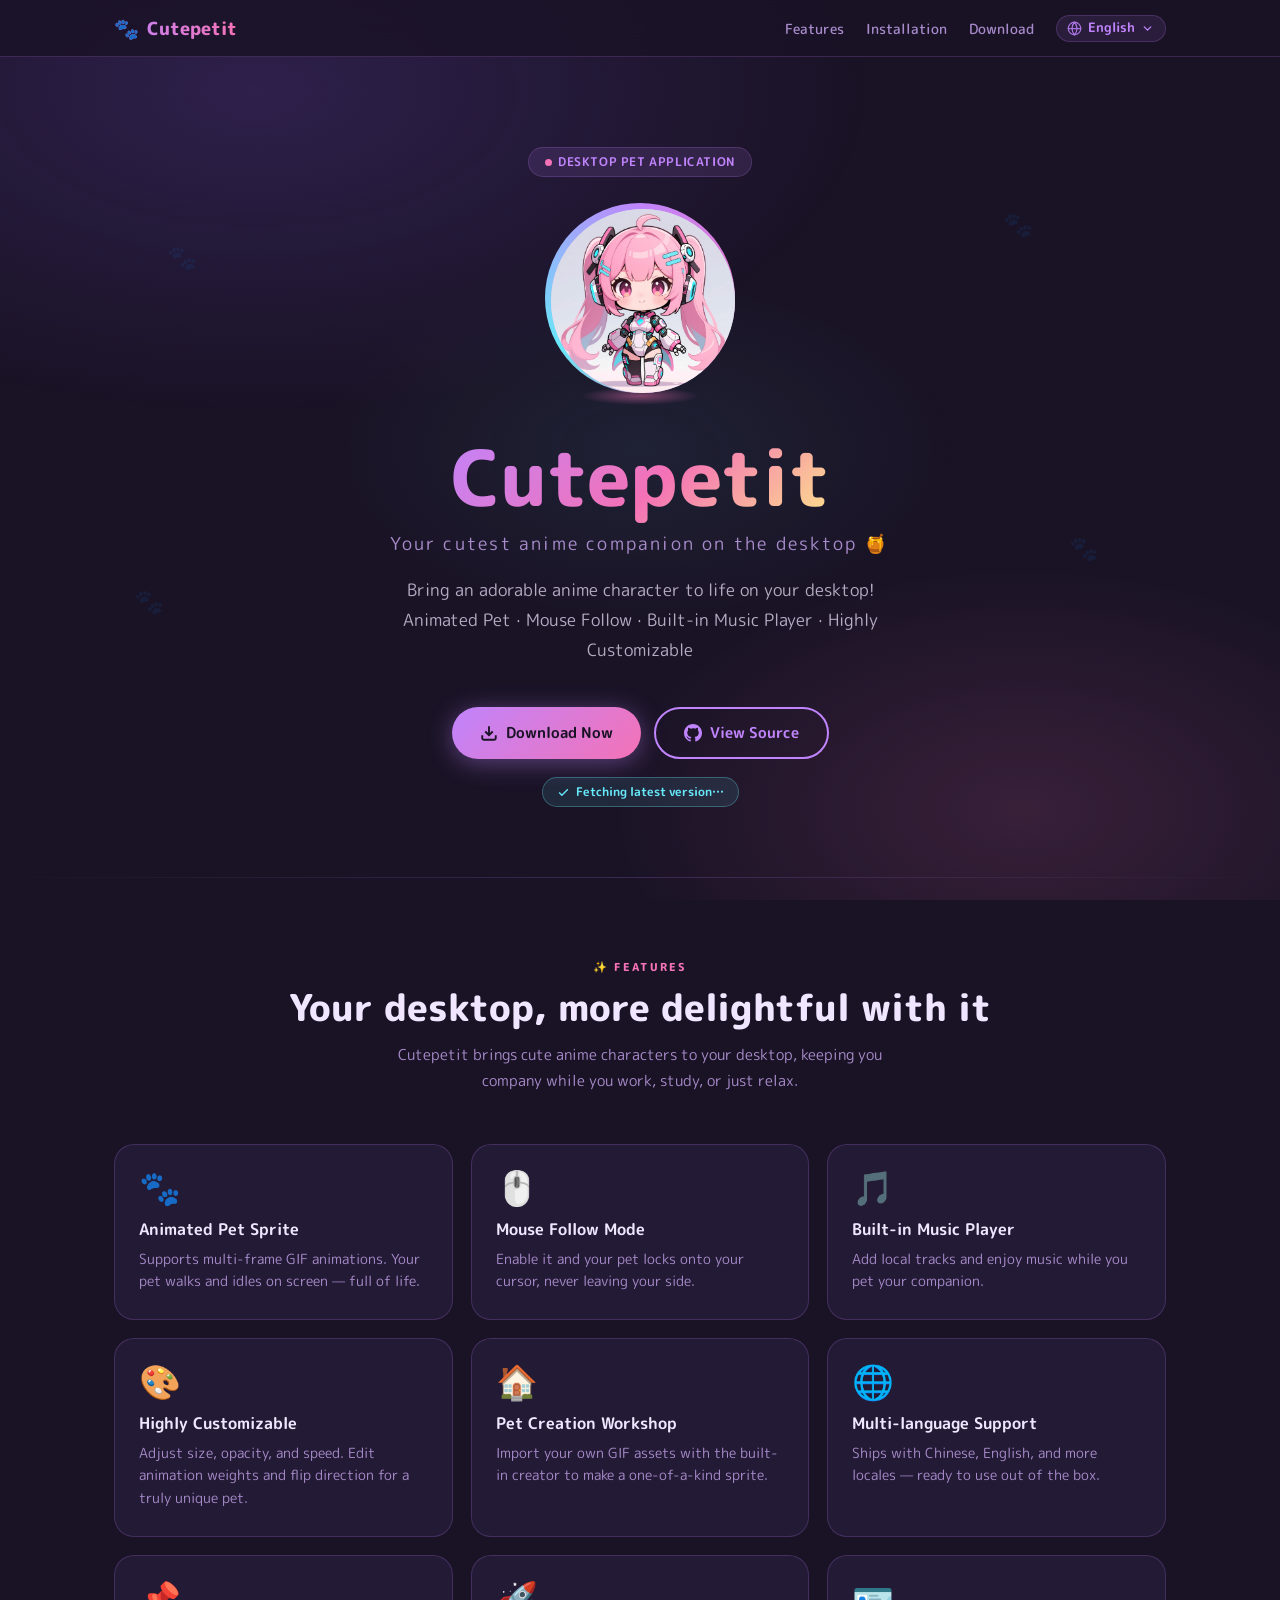
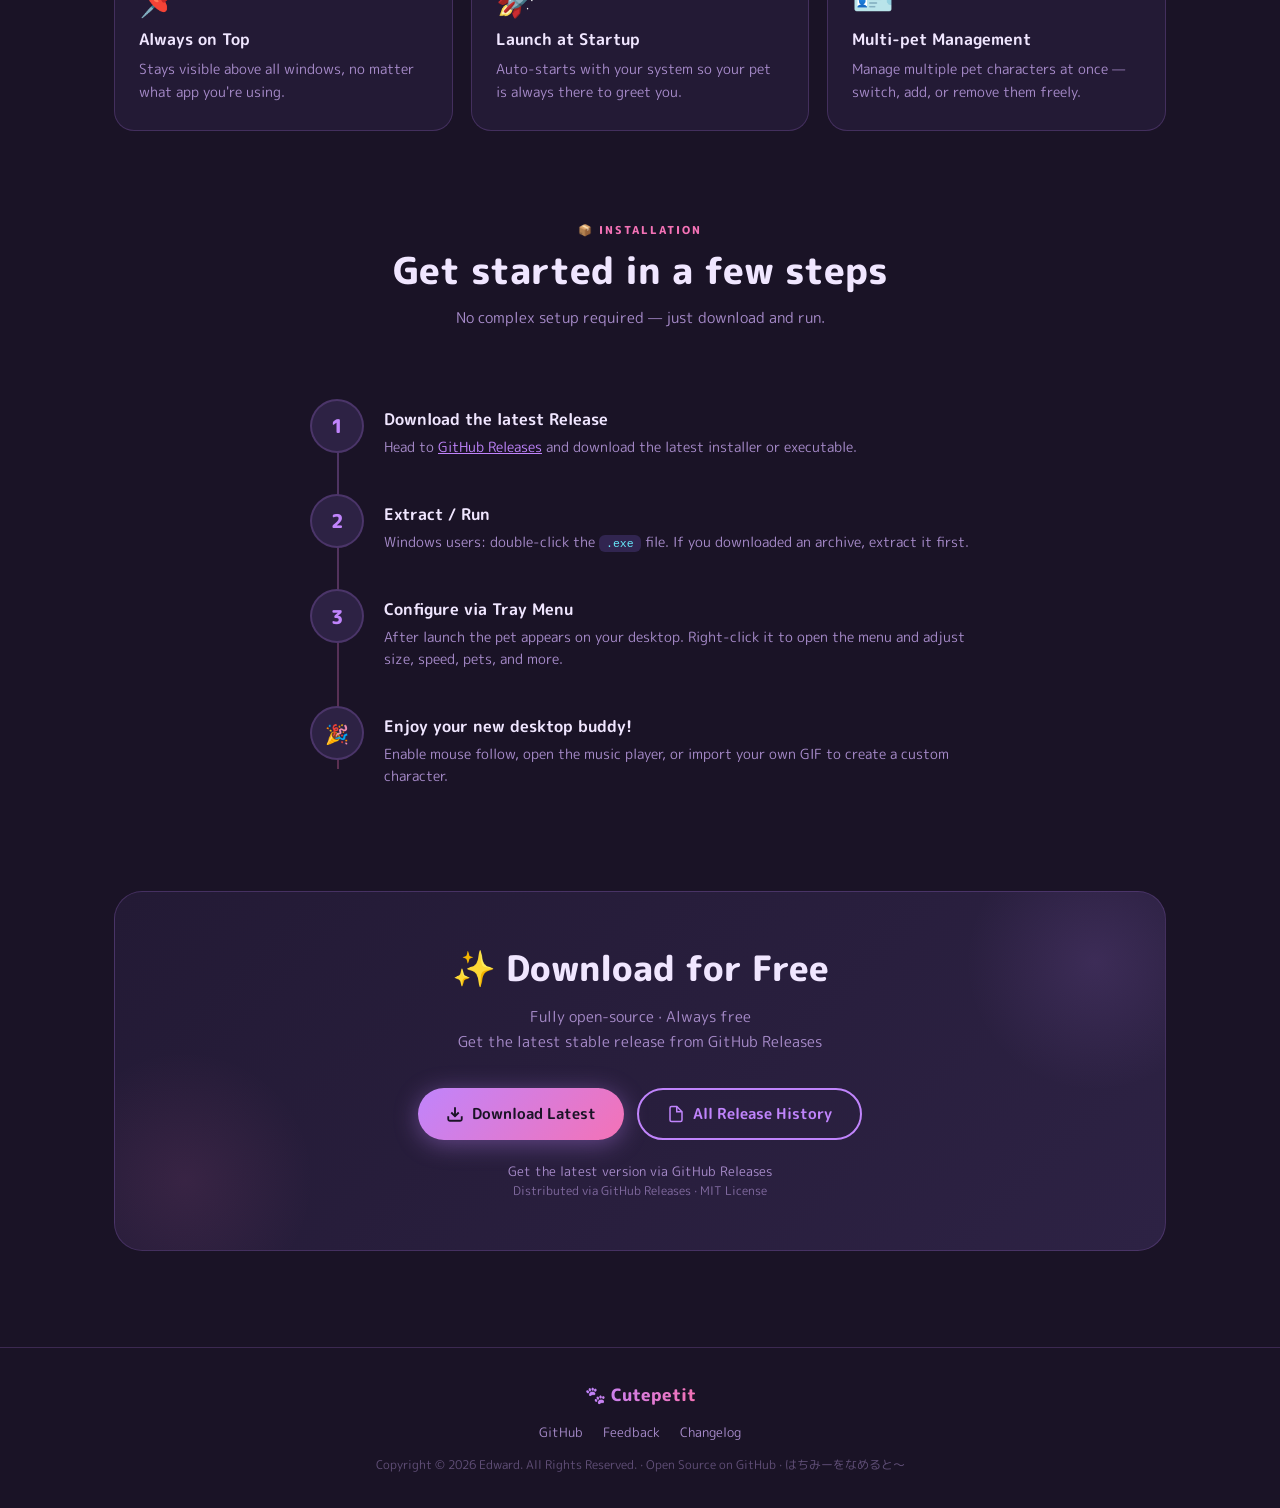
==== Cutepetit/index.html @ 3fb8d018 "update" ====
<!DOCTYPE html>
<html lang="en">
<head>
  <link rel="icon" href="./image/Cutepetit.png" type="image/x-icon">
  <meta charset="UTF-8" />
  <meta name="viewport" content="width=device-width, initial-scale=1.0" />
  <title>Cutepetit — Desktop Pet</title>

  <!--
    NOTE FOR DEPLOYMENT:
    Put a .nojekyll file in your repo root so GitHub Pages
    serves all files without Jekyll processing.
  -->

  <!-- DNS prefetch for Google Fonts (non-blocking, loads asynchronously) -->
  <link rel="preconnect" href="https://fonts.googleapis.com" />
  <link rel="preconnect" href="https://fonts.gstatic.com" crossorigin />
  <!--
    Load Google Fonts with media="print" trick: starts non-blocking,
    switches to all once loaded, so it never blocks first paint.
  -->
  <link
    rel="stylesheet"
    href="https://fonts.googleapis.com/css2?family=M+PLUS+Rounded+1c:wght@400;500;700;800&family=Noto+Sans+SC:wght@400;500;700&display=swap"
    media="print"
    onload="this.media='all'"
  />
  <!-- Fallback: if JS is disabled, load fonts normally -->
  <noscript>
    <link
      rel="stylesheet"
      href="https://fonts.googleapis.com/css2?family=M+PLUS+Rounded+1c:wght@400;500;700;800&family=Noto+Sans+SC:wght@400;500;700&display=swap"
    />
  </noscript>

  <!-- Main stylesheet — relative path works on any GitHub Pages URL -->
  <link rel="stylesheet" href="css/style.css" />
</head>
<body>

<!-- Star field (JS-generated) -->
<div class="stars" id="stars"></div>
<!-- Gradient mesh -->
<div class="mesh"></div>

<!-- ══════════════════════════════════
     NAVIGATION
══════════════════════════════════ -->
<nav>
  <div class="nav-in">
    <a class="nav-logo" href="#">
      <span class="paw">🐾</span> Cutepetit
    </a>

    <div class="nav-right">
      <ul class="nav-links">
        <li><a href="#features" data-i18n="nav_features">Features</a></li>
        <li><a href="#install"  data-i18n="nav_install">Installation</a></li>
        <li><a href="#download" data-i18n="nav_download">Download</a></li>
      </ul>

      <!-- Language Selector — replaces the old GitHub link -->
      <div class="lang-selector" id="lang-selector">
        <button class="lang-btn" type="button" aria-haspopup="listbox" aria-expanded="false" aria-label="Select language">
          <!-- Globe icon -->
          <svg class="globe-ico" width="15" height="15" viewBox="0 0 24 24"
               fill="none" stroke="currentColor" stroke-width="2"
               stroke-linecap="round" stroke-linejoin="round"
               aria-hidden="true">
            <circle cx="12" cy="12" r="10"/>
            <line x1="2" y1="12" x2="22" y2="12"/>
            <path d="M12 2a15.3 15.3 0 0 1 4 10 15.3 15.3 0 0 1-4 10 15.3 15.3 0 0 1-4-10 15.3 15.3 0 0 1 4-10z"/>
          </svg>
          <span class="lang-label">English</span>
          <!-- Chevron arrow -->
          <svg class="chevron" viewBox="0 0 24 24" fill="none" stroke="currentColor"
               stroke-width="2.5" stroke-linecap="round" stroke-linejoin="round"
               aria-hidden="true">
            <polyline points="6 9 12 15 18 9"/>
          </svg>
        </button>
        <!-- Options injected dynamically by main.js -->
        <div class="lang-dropdown" role="listbox" aria-label="Language options"></div>
      </div>
    </div>
  </div>
</nav>

<!-- ══════════════════════════════════
     HERO
══════════════════════════════════ -->
<section class="hero">
  <div class="wrap">
    <!-- Decorative floating paw prints -->
    <span class="paw-fl" style="left:7%;top:14%;--fd:4.5s;--fde:-1s;--rot:-20deg"   aria-hidden="true">🐾</span>
    <span class="paw-fl" style="left:83%;top:9%;--fd:5.5s;--fde:-2.5s;--rot:15deg"  aria-hidden="true">🐾</span>
    <span class="paw-fl" style="left:4%;top:66%;--fd:6s;--fde:-.5s;--rot:30deg"     aria-hidden="true">🐾</span>
    <span class="paw-fl" style="left:89%;top:58%;--fd:4s;--fde:-3s;--rot:-10deg"    aria-hidden="true">🐾</span>

    <div class="badge">
      <span class="dot" aria-hidden="true"></span>
      <span data-i18n="hero_badge">Desktop Pet Application</span>
    </div>

    <!-- Mascot -->
    <div class="mascot-wrap" aria-hidden="true">
      <div class="m-ring">
        <div class="m-inner" style="margin:3px">
          <img src="image/Cutepetit.png" alt="Cutepetit mascot" class="mascot-img" />
        </div>
      </div>
      <div class="m-shadow"></div>
    </div>

    <h1 class="hero-title">
      <span class="grad" data-i18n="hero_title">Cutepetit</span>
    </h1>
    <p class="hero-jp" data-i18n="hero_subtitle">Your cutest anime companion on the desktop 🍯</p>
    <p class="hero-desc" data-i18n="hero_desc">
      Bring an adorable anime character to life on your desktop!<br>
      Animated Pet · Mouse Follow · Built-in Music Player · Highly Customizable
    </p>

    <div class="cta">
      <a class="btn btn-p" id="hero-dl"
         href="https://github.com/Both-Edward/Cutepetit/releases/latest"
         target="_blank" rel="noopener noreferrer">
        <svg viewBox="0 0 24 24" fill="none" stroke="currentColor" stroke-width="2.5" aria-hidden="true">
          <path d="M21 15v4a2 2 0 0 1-2 2H5a2 2 0 0 1-2-2v-4"/>
          <polyline points="7 10 12 15 17 10"/>
          <line x1="12" y1="15" x2="12" y2="3"/>
        </svg>
        <span data-i18n="hero_dl_btn">Download Now</span>
      </a>
      <a class="btn btn-s"
         href="https://github.com/Both-Edward/Cutepetit"
         target="_blank" rel="noopener noreferrer">
        <svg viewBox="0 0 24 24" fill="currentColor" aria-hidden="true">
          <path d="M12 0C5.37 0 0 5.37 0 12c0 5.3 3.44 9.8 8.2 11.38.6.11.82-.26.82-.58v-2.03c-3.34.72-4.04-1.61-4.04-1.61-.54-1.38-1.33-1.75-1.33-1.75-1.09-.74.08-.73.08-.73 1.2.09 1.84 1.24 1.84 1.24 1.07 1.83 2.8 1.3 3.49 1 .1-.78.42-1.3.76-1.6-2.67-.3-5.47-1.33-5.47-5.93 0-1.31.47-2.38 1.24-3.22-.12-.31-.54-1.52.12-3.18 0 0 1.01-.32 3.3 1.23a11.5 11.5 0 0 1 3.01-.4c1.02 0 2.05.14 3.01.4 2.29-1.55 3.3-1.23 3.3-1.23.66 1.66.24 2.87.12 3.18.77.84 1.24 1.91 1.24 3.22 0 4.61-2.81 5.63-5.48 5.92.43.37.81 1.1.81 2.22v3.29c0 .32.22.7.83.58C20.57 21.8 24 17.3 24 12c0-6.63-5.37-12-12-12z"/>
        </svg>
        <span data-i18n="hero_src_btn">View Source</span>
      </a>
    </div>

    <div id="vtag" aria-live="polite">
      <svg width="13" height="13" viewBox="0 0 24 24" fill="none"
           stroke="currentColor" stroke-width="2.5" aria-hidden="true">
        <polyline points="20 6 9 17 4 12"/>
      </svg>
      <span id="hvtxt">Fetching latest version…</span>
    </div>
  </div>
</section>

<div class="divider" aria-hidden="true"></div>

<!-- ══════════════════════════════════
     FEATURES
══════════════════════════════════ -->
<section id="features">
  <div class="wrap">
    <div class="scenter rv">
      <span class="stag" data-i18n="feat_tag">✨ Features</span>
      <h2 class="stitle" data-i18n="feat_title">Your desktop, more delightful with it</h2>
      <p class="slead" data-i18n="feat_lead">
        Cutepetit brings cute anime characters to your desktop, keeping you company while you work, study, or just relax.
      </p>
    </div>
    <div class="feat-grid">

      <div class="feat-card rv">
        <span class="feat-ico" aria-hidden="true">🐾</span>
        <div class="feat-name" data-i18n="feat_1_name">Animated Pet Sprite</div>
        <div class="feat-desc" data-i18n="feat_1_desc">Supports multi-frame GIF animations. Your pet walks and idles on screen — full of life.</div>
      </div>
      <div class="feat-card rv">
        <span class="feat-ico" aria-hidden="true">🖱️</span>
        <div class="feat-name" data-i18n="feat_2_name">Mouse Follow Mode</div>
        <div class="feat-desc" data-i18n="feat_2_desc">Enable it and your pet locks onto your cursor, never leaving your side.</div>
      </div>
      <div class="feat-card rv">
        <span class="feat-ico" aria-hidden="true">🎵</span>
        <div class="feat-name" data-i18n="feat_3_name">Built-in Music Player</div>
        <div class="feat-desc" data-i18n="feat_3_desc">Add local tracks and enjoy music while you pet your companion.</div>
      </div>
      <div class="feat-card rv">
        <span class="feat-ico" aria-hidden="true">🎨</span>
        <div class="feat-name" data-i18n="feat_4_name">Highly Customizable</div>
        <div class="feat-desc" data-i18n="feat_4_desc">Adjust size, opacity, and speed. Edit animation weights and flip direction for a truly unique pet.</div>
      </div>
      <div class="feat-card rv">
        <span class="feat-ico" aria-hidden="true">🏠</span>
        <div class="feat-name" data-i18n="feat_5_name">Pet Creation Workshop</div>
        <div class="feat-desc" data-i18n="feat_5_desc">Import your own GIF assets with the built-in creator to make a one-of-a-kind sprite.</div>
      </div>
      <div class="feat-card rv">
        <span class="feat-ico" aria-hidden="true">🌐</span>
        <div class="feat-name" data-i18n="feat_6_name">Multi-language Support</div>
        <div class="feat-desc" data-i18n="feat_6_desc">Ships with Chinese, English, and more locales — ready to use out of the box.</div>
      </div>
      <div class="feat-card rv">
        <span class="feat-ico" aria-hidden="true">📌</span>
        <div class="feat-name" data-i18n="feat_7_name">Always on Top</div>
        <div class="feat-desc" data-i18n="feat_7_desc">Stays visible above all windows, no matter what app you're using.</div>
      </div>
      <div class="feat-card rv">
        <span class="feat-ico" aria-hidden="true">🚀</span>
        <div class="feat-name" data-i18n="feat_8_name">Launch at Startup</div>
        <div class="feat-desc" data-i18n="feat_8_desc">Auto-starts with your system so your pet is always there to greet you.</div>
      </div>
      <div class="feat-card rv">
        <span class="feat-ico" aria-hidden="true">🪪</span>
        <div class="feat-name" data-i18n="feat_9_name">Multi-pet Management</div>
        <div class="feat-desc" data-i18n="feat_9_desc">Manage multiple pet characters at once — switch, add, or remove them freely.</div>
      </div>

    </div>
  </div>
</section>

<!-- ══════════════════════════════════
     INSTALLATION
══════════════════════════════════ -->
<section id="install">
  <div class="wrap">
    <div class="scenter rv">
      <span class="stag" data-i18n="install_tag">📦 Installation</span>
      <h2 class="stitle" data-i18n="install_title">Get started in a few steps</h2>
      <p class="slead" data-i18n="install_lead">No complex setup required — just download and run.</p>
    </div>
    <div class="steps">

      <div class="step rv">
        <div class="snum" aria-hidden="true">1</div>
        <div class="scont">
          <div class="sttl" data-i18n="step_1_title">Download the latest Release</div>
          <div class="sdesc" data-i18n="step_1_desc">
            Head to <a href="https://github.com/Both-Edward/Cutepetit/releases/latest" target="_blank" rel="noopener noreferrer">GitHub Releases</a> and download the latest installer or executable.
          </div>
        </div>
      </div>

      <div class="step rv">
        <div class="snum" aria-hidden="true">2</div>
        <div class="scont">
          <div class="sttl" data-i18n="step_2_title">Extract / Run</div>
          <div class="sdesc" data-i18n="step_2_desc">
            Windows users: double-click the <code>.exe</code> file. If you downloaded an archive, extract it first.
          </div>
        </div>
      </div>

      <div class="step rv">
        <div class="snum" aria-hidden="true">3</div>
        <div class="scont">
          <div class="sttl" data-i18n="step_3_title">Configure via Tray Menu</div>
          <div class="sdesc" data-i18n="step_3_desc">
            After launch the pet appears on your desktop. Right-click it to open the menu and adjust size, speed, pets, and more.
          </div>
        </div>
      </div>

      <div class="step rv">
        <div class="snum" aria-hidden="true">🎉</div>
        <div class="scont">
          <div class="sttl" data-i18n="step_4_title">Enjoy your new desktop buddy!</div>
          <div class="sdesc" data-i18n="step_4_desc">
            Enable mouse follow, open the music player, or import your own GIF to create a custom character.
          </div>
        </div>
      </div>

    </div>
  </div>
</section>

<!-- ══════════════════════════════════
     DOWNLOAD
══════════════════════════════════ -->
<section id="download">
  <div class="wrap">
    <div class="dl-card rv">
      <h2 class="dl-title" data-i18n="dl_title">✨ Download for Free</h2>
      <p class="dl-sub" data-i18n="dl_sub">
        Fully open-source · Always free<br>
        Get the latest stable release from GitHub Releases
      </p>
      <div class="dl-btns">
        <a class="btn btn-p" id="dl-main"
           href="https://github.com/Both-Edward/Cutepetit/releases/latest"
           target="_blank" rel="noopener noreferrer">
          <svg viewBox="0 0 24 24" fill="none" stroke="currentColor" stroke-width="2.5" aria-hidden="true">
            <path d="M21 15v4a2 2 0 0 1-2 2H5a2 2 0 0 1-2-2v-4"/>
            <polyline points="7 10 12 15 17 10"/>
            <line x1="12" y1="15" x2="12" y2="3"/>
          </svg>
          <span data-i18n="dl_btn_latest">Download Latest</span>
        </a>
        <a class="btn btn-s"
           href="https://github.com/Both-Edward/Cutepetit/releases"
           target="_blank" rel="noopener noreferrer">
          <svg viewBox="0 0 24 24" fill="none" stroke="currentColor" stroke-width="2" aria-hidden="true">
            <path d="M13 2H6a2 2 0 0 0-2 2v16a2 2 0 0 0 2 2h12a2 2 0 0 0 2-2V9z"/>
            <polyline points="13 2 13 9 20 9"/>
          </svg>
          <span data-i18n="dl_btn_history">All Release History</span>
        </a>
      </div>
      <div id="dlvi" aria-live="polite">Fetching version info…</div>
      <div class="dl-meta" data-i18n="dl_meta">Distributed via GitHub Releases · MIT License</div>
    </div>
  </div>
</section>

<!-- ══════════════════════════════════
     FOOTER
══════════════════════════════════ -->
<footer>
  <div class="foot-in">
    <div class="foot-logo" aria-hidden="true">🐾 Cutepetit</div>
    <ul class="foot-links">
      <li>
        <a href="https://github.com/Both-Edward/Cutepetit"
           target="_blank" rel="noopener noreferrer">GitHub</a>
      </li>
      <li>
        <a href="https://github.com/Both-Edward/Cutepetit/issues"
           target="_blank" rel="noopener noreferrer">
          <span data-i18n="foot_feedback">Feedback</span>
        </a>
      </li>
      <li>
        <a href="https://github.com/Both-Edward/Cutepetit/releases"
           target="_blank" rel="noopener noreferrer">
          <span data-i18n="foot_changelog">Changelog</span>
        </a>
      </li>
    </ul>
    <p class="foot-copy" data-i18n="foot_copy">
      Copyright © 2026 Edward. All Rights Reserved. · Open Source on GitHub · はちみーをなめると〜
    </p>
  </div>
</footer>

<!-- Main script — defer ensures DOM is fully parsed before execution -->
<script src="javascript/main.js" defer></script>
</body>
</html>
---- Cutepetit/css/style.css ----
/* ── Google Fonts with display=swap for performance ── */
@import url('https://fonts.googleapis.com/css2?family=M+PLUS+Rounded+1c:wght@400;500;700;800&family=Noto+Sans+SC:wght@400;500;700&display=swap');

/* ════════════════════════════════════
   CSS Custom Properties
════════════════════════════════════ */
:root {
  --bg:      #1a1326;
  --bg2:     #231a35;
  --bg3:     #2d2244;
  --surface: #312550;
  --a1:      #c084fc;
  --a2:      #f472b6;
  --a3:      #67e8f9;
  --gold:    #fde68a;
  --text:    #f0e6ff;
  --muted:   #a78bca;
  --border:  rgba(192,132,252,0.2);
  --glow:    rgba(192,132,252,0.35);
  /* Robust font stack: Google Fonts → system CJK → system sans */
  --font: 'M PLUS Rounded 1c', 'Noto Sans SC',
          'PingFang SC', 'Hiragino Sans GB', 'Hiragino Kaku Gothic ProN',
          'Microsoft YaHei', 'Meiryo', 'Apple SD Gothic Neo',
          -apple-system, BlinkMacSystemFont, 'Segoe UI', sans-serif;
}

/* ════════════════════════════════════
   Reset
════════════════════════════════════ */
*, *::before, *::after {
  box-sizing: border-box;
  margin: 0;
  padding: 0;
}
html { scroll-behavior: smooth; }
body {
  background: var(--bg);
  color: var(--text);
  font-family: var(--font);
  overflow-x: hidden;
  min-height: 100vh;
  -webkit-font-smoothing: antialiased;
  -moz-osx-font-smoothing: grayscale;
}

/* ════════════════════════════════════
   Background — Stars
════════════════════════════════════ */
.stars {
  position: fixed;
  inset: 0;
  pointer-events: none;
  z-index: 0;
  overflow: hidden;
}
.star {
  position: absolute;
  border-radius: 50%;
  background: #fff;
  opacity: 0;
  animation: twinkle var(--d) var(--dl) infinite ease-in-out;
}
@keyframes twinkle {
  0%, 100% { opacity: 0;          transform: scale(.6); }
  50%       { opacity: var(--op); transform: scale(1);  }
}

/* ════════════════════════════════════
   Background — Gradient Mesh
════════════════════════════════════ */
.mesh {
  position: fixed;
  inset: 0;
  pointer-events: none;
  z-index: 0;
  background:
    radial-gradient(ellipse 80% 60% at 20% 10%,  rgba(139, 92,246,.18) 0%, transparent 60%),
    radial-gradient(ellipse 60% 50% at 80% 90%,  rgba(244,114,182,.14) 0%, transparent 55%),
    radial-gradient(ellipse 50% 40% at 50% 50%,  rgba(103,232,249,.07) 0%, transparent 50%);
}

/* ════════════════════════════════════
   Layout wrapper
════════════════════════════════════ */
.wrap {
  position: relative;
  z-index: 1;
  max-width: 1100px;
  margin: 0 auto;
  padding: 0 24px;
}

/* ════════════════════════════════════
   Navigation
════════════════════════════════════ */
nav {
  position: sticky;
  top: 0;
  z-index: 100;
  -webkit-backdrop-filter: blur(16px);
  backdrop-filter: blur(16px);
  background: rgba(26,19,38,.82);
  border-bottom: 1px solid var(--border);
}
.nav-in {
  max-width: 1100px;
  margin: 0 auto;
  padding: 0 24px;
  height: 56px;
  display: flex;
  align-items: center;
  justify-content: space-between;
}
.nav-logo {
  font-size: 1.1rem;
  font-weight: 800;
  text-decoration: none;
  display: flex;
  align-items: center;
  gap: 8px;
  background: linear-gradient(90deg, var(--a1), var(--a2));
  -webkit-background-clip: text;
  -webkit-text-fill-color: transparent;
  background-clip: text;
  color: transparent; /* fallback */
}
.nav-logo .paw {
  -webkit-text-fill-color: initial;
  color: initial;
  font-size: 1.25rem;
}
.nav-right {
  display: flex;
  align-items: center;
  gap: 22px;
}
.nav-links {
  display: flex;
  gap: 22px;
  list-style: none;
}
.nav-links a {
  color: var(--muted);
  text-decoration: none;
  font-size: .88rem;
  font-weight: 500;
  transition: color .2s;
}
.nav-links a:hover { color: var(--a1); }

/* ════════════════════════════════════
   Language Selector
════════════════════════════════════ */
.lang-selector {
  position: relative;
  display: flex;
  align-items: center;
}

.lang-btn {
  display: flex;
  align-items: center;
  gap: 6px;
  background: rgba(192,132,252,.1);
  border: 1px solid var(--border);
  border-radius: 100px;
  padding: 5px 11px 5px 10px;
  color: var(--a1);
  -webkit-text-fill-color: var(--a1);
  font-family: var(--font);
  font-size: .82rem;
  font-weight: 700;
  cursor: pointer;
  transition: background .2s, border-color .2s, box-shadow .2s;
  white-space: nowrap;
  outline: none;
  -webkit-appearance: none;
  appearance: none;
  line-height: 1;
}
.lang-btn:hover,
.lang-selector.open .lang-btn {
  background: rgba(192,132,252,.18);
  border-color: var(--a1);
  box-shadow: 0 0 14px var(--glow);
}
.lang-btn .globe-ico { flex-shrink: 0; opacity: .85; display: block; }
.lang-btn .lang-label { max-width: 72px; overflow: hidden; text-overflow: ellipsis; }
.lang-btn .chevron {
  flex-shrink: 0;
  width: 13px;
  height: 13px;
  transition: transform .25s cubic-bezier(.4,0,.2,1);
  display: block;
}
.lang-selector.open .lang-btn .chevron { transform: rotate(180deg); }

/* Dropdown */
.lang-dropdown {
  position: absolute;
  top: calc(100% + 8px);
  right: 0;
  min-width: 170px;
  background: var(--bg2);
  border: 1px solid rgba(192,132,252,.25);
  border-radius: 16px;
  padding: 6px;
  box-shadow:
    0 20px 60px rgba(0,0,0,.55),
    0 0 0 1px rgba(192,132,252,.06),
    inset 0 1px 0 rgba(255,255,255,.04);
  opacity: 0;
  transform: translateY(-6px) scale(.97);
  transform-origin: top right;
  pointer-events: none;
  transition: opacity .2s cubic-bezier(.4,0,.2,1),
              transform .2s cubic-bezier(.4,0,.2,1);
  z-index: 200;
}
.lang-selector.open .lang-dropdown {
  opacity: 1;
  transform: translateY(0) scale(1);
  pointer-events: auto;
}

.lang-option {
  display: flex;
  align-items: center;
  gap: 10px;
  width: 100%;
  padding: 8px 12px;
  border-radius: 10px;
  border: none;
  background: transparent;
  color: var(--muted);
  font-family: var(--font);
  font-size: .84rem;
  font-weight: 500;
  cursor: pointer;
  text-align: left;
  transition: background .15s, color .15s;
  -webkit-appearance: none;
  appearance: none;
}
.lang-option:hover {
  background: rgba(192,132,252,.12);
  color: var(--text);
}
.lang-option.active {
  background: rgba(192,132,252,.18);
  color: var(--a1);
  font-weight: 700;
}
.lang-option .flag  { font-size: 1.1rem; flex-shrink: 0; line-height: 1; }
.lang-option .lname { flex: 1; }
.lang-option .check {
  flex-shrink: 0;
  width: 13px;
  height: 13px;
  color: var(--a1);
  opacity: 0;
  display: block;
}
.lang-option.active .check { opacity: 1; }

/* Mobile: hide nav links, shrink lang button */
@media (max-width: 540px) {
  .nav-links { display: none; }
  .lang-btn .lang-label { display: none; }
}

/* ════════════════════════════════════
   Hero Section
════════════════════════════════════ */
.hero {
  padding: 90px 0 70px;
  text-align: center;
  position: relative;
}
.paw-fl {
  position: absolute;
  font-size: 1.5rem;
  opacity: .12;
  pointer-events: none;
  user-select: none;
  -webkit-user-select: none;
  animation: floatP var(--fd) var(--fde) infinite ease-in-out;
}
@keyframes floatP {
  0%, 100% { transform: translateY(0)     rotate(var(--rot));                  opacity: .10; }
  50%       { transform: translateY(-16px) rotate(calc(var(--rot) + 8deg));    opacity: .20; }
}

.badge {
  display: inline-flex;
  align-items: center;
  gap: 6px;
  background: rgba(192,132,252,.12);
  border: 1px solid var(--border);
  border-radius: 100px;
  padding: 5px 16px;
  font-size: .75rem;
  color: var(--a1);
  letter-spacing: .05em;
  text-transform: uppercase;
  font-weight: 700;
  margin-bottom: 26px;
  animation: fadeUp .6s ease both;
}
.badge .dot {
  width: 7px;
  height: 7px;
  background: var(--a2);
  border-radius: 50%;
  flex-shrink: 0;
  animation: pulse 2s infinite;
}
@keyframes pulse {
  0%, 100% { opacity: 1;  transform: scale(1);  }
  50%       { opacity: .4; transform: scale(.7); }
}

.hero-title {
  font-size: clamp(2.4rem, 7vw, 4.8rem);
  font-weight: 800;
  line-height: 1.1;
  margin-bottom: 10px;
  animation: fadeUp .6s .1s ease both;
}
.grad {
  background: linear-gradient(135deg, var(--a1) 0%, var(--a2) 55%, var(--gold) 100%);
  -webkit-background-clip: text;
  -webkit-text-fill-color: transparent;
  background-clip: text;
  color: transparent;
}
.hero-jp {
  font-size: clamp(.9rem, 2.5vw, 1.15rem);
  color: var(--muted);
  margin-bottom: 18px;
  letter-spacing: .12em;
  animation: fadeUp .6s .18s ease both;
}
.hero-desc {
  font-size: clamp(.9rem, 2vw, 1.05rem);
  color: rgba(240,230,255,.72);
  max-width: 520px;
  margin: 0 auto 42px;
  line-height: 1.78;
  animation: fadeUp .6s .26s ease both;
}

/* ── Mascot ── */
.mascot-wrap {
  position: relative;
  width: 190px;
  height: 190px;
  margin: 0 auto 42px;
  animation: fadeUp .7s .12s ease both;
}
.m-ring {
  position: absolute;
  inset: 0;
  border-radius: 50%;
  padding: 3px;
  background: conic-gradient(from 0deg, var(--a1), var(--a2), var(--a3), var(--a1));
  animation: spinR 6s linear infinite;
}
@keyframes spinR { to { transform: rotate(360deg); } }
.m-inner {
  width: 100%;
  height: 100%;
  border-radius: 50%;
  /* Light gradient matching the PNG's background for seamless look */
  background: radial-gradient(circle at 40% 35%, #e8daf5 0%, #c9b8e8 60%, #a890d0 100%);
  display: flex;
  align-items: center;
  justify-content: center;
  overflow: hidden;
  position: relative;
  z-index: 1;
  animation: bob 3s ease-in-out infinite;
}
.mascot-img {
  width: 100%;
  height: 100%;
  object-fit: cover;
  display: block;
}
@keyframes bob {
  0%, 100% { transform: translateY(0);   }
  50%       { transform: translateY(-8px); }
}
.m-shadow {
  position: absolute;
  bottom: -12px;
  left: 50%;
  transform: translateX(-50%);
  width: 120px;
  height: 18px;
  border-radius: 50%;
  background: radial-gradient(ellipse, rgba(244,114,182,.45) 0%, transparent 70%);
  animation: shad 3s ease-in-out infinite;
}
@keyframes shad {
  0%, 100% { opacity: .6; transform: translateX(-50%) scaleX(1);   }
  50%       { opacity: .3; transform: translateX(-50%) scaleX(.75); }
}

/* ── CTA Buttons ── */
.cta {
  display: flex;
  gap: 13px;
  justify-content: center;
  flex-wrap: wrap;
  animation: fadeUp .6s .34s ease both;
}
.btn {
  display: inline-flex;
  align-items: center;
  gap: 8px;
  padding: 13px 28px;
  border-radius: 100px;
  font-family: var(--font);
  font-size: .93rem;
  font-weight: 700;
  text-decoration: none;
  cursor: pointer;
  transition: transform .2s, box-shadow .2s, filter .2s;
  border: none;
  outline: none;
  -webkit-appearance: none;
  appearance: none;
}
.btn:hover { transform: translateY(-3px); }
.btn-p {
  background: linear-gradient(135deg, var(--a1), var(--a2));
  color: #1a1326;
  box-shadow: 0 4px 24px rgba(192,132,252,.4);
}
.btn-p:hover {
  box-shadow: 0 8px 32px rgba(192,132,252,.6);
  filter: brightness(1.08);
}
.btn-s {
  background: transparent;
  color: var(--a1);
  border: 2px solid var(--a1);
}
.btn-s:hover {
  box-shadow: 0 0 18px var(--glow);
  background: rgba(192,132,252,.07);
}
.btn svg { width: 18px; height: 18px; flex-shrink: 0; }

/* Version tag */
#vtag {
  display: inline-flex;
  align-items: center;
  gap: 6px;
  background: rgba(103,232,249,.1);
  border: 1px solid rgba(103,232,249,.3);
  border-radius: 100px;
  padding: 5px 14px;
  font-size: .76rem;
  color: var(--a3);
  font-weight: 700;
  margin-top: 18px;
  animation: fadeUp .6s .42s ease both;
}

@keyframes fadeUp {
  from { opacity: 0; transform: translateY(24px); }
  to   { opacity: 1; transform: translateY(0);    }
}

/* ── Divider ── */
.divider {
  height: 1px;
  background: linear-gradient(90deg, transparent, var(--border), transparent);
  margin: 0 0 76px;
}

/* ════════════════════════════════════
   Section common
════════════════════════════════════ */
.stag {
  display: inline-block;
  font-size: .7rem;
  font-weight: 800;
  letter-spacing: .18em;
  text-transform: uppercase;
  color: var(--a2);
  margin-bottom: 9px;
}
.stitle {
  font-size: clamp(1.5rem, 4vw, 2.3rem);
  font-weight: 800;
  margin-bottom: 13px;
  line-height: 1.2;
}
.slead {
  color: var(--muted);
  font-size: .95rem;
  line-height: 1.7;
  max-width: 540px;
  margin: 0 auto 50px;
}
.scenter { text-align: center; }

/* ════════════════════════════════════
   Features
════════════════════════════════════ */
#features { padding: 0 0 86px; }
.feat-grid {
  display: grid;
  grid-template-columns: repeat(auto-fit, minmax(270px, 1fr));
  gap: 18px;
}
.feat-card {
  background: var(--bg2);
  border: 1px solid var(--border);
  border-radius: 20px;
  padding: 26px 24px;
  transition: transform .25s, border-color .25s, box-shadow .25s;
  position: relative;
  overflow: hidden;
}
.feat-card::before {
  content: '';
  position: absolute;
  inset: 0;
  border-radius: inherit;
  background: linear-gradient(135deg, rgba(192,132,252,.05) 0%, transparent 60%);
  opacity: 0;
  transition: opacity .3s;
}
.feat-card:hover {
  transform: translateY(-5px);
  border-color: rgba(192,132,252,.45);
  box-shadow: 0 12px 36px rgba(192,132,252,.15);
}
.feat-card:hover::before { opacity: 1; }
.feat-ico  { font-size: 2.1rem; margin-bottom: 13px; display: block; line-height: 1; }
.feat-name { font-size: 1rem;  font-weight: 700; margin-bottom: 7px; color: var(--text); }
.feat-desc { font-size: .86rem; color: var(--muted); line-height: 1.65; }

/* ════════════════════════════════════
   Install Steps
════════════════════════════════════ */
#install { padding: 0 0 86px; }
.steps {
  display: flex;
  flex-direction: column;
  max-width: 660px;
  margin: 0 auto;
  position: relative;
}
.steps::before {
  content: '';
  position: absolute;
  left: 27px;
  top: 36px;
  bottom: 36px;
  width: 2px;
  background: linear-gradient(to bottom, var(--a1), var(--a2));
  opacity: .3;
}
.step { display: flex; gap: 20px; align-items: flex-start; padding: 18px 0; }
.snum {
  flex-shrink: 0;
  width: 54px;
  height: 54px;
  border-radius: 50%;
  background: var(--bg3);
  border: 2px solid var(--border);
  display: flex;
  align-items: center;
  justify-content: center;
  font-size: 1.2rem;
  font-weight: 800;
  color: var(--a1);
  position: relative;
  z-index: 1;
  transition: border-color .2s, box-shadow .2s;
}
.step:hover .snum {
  border-color: var(--a1);
  box-shadow: 0 0 14px var(--glow);
}
.scont { padding-top: 9px; }
.sttl  { font-size: .97rem; font-weight: 700; margin-bottom: 5px; color: var(--text); }
.sdesc { font-size: .86rem; color: var(--muted); line-height: 1.6; }
.sdesc code {
  background: var(--surface);
  color: var(--a3);
  padding: 2px 7px;
  border-radius: 6px;
  font-family: 'Courier New', Courier, monospace;
  font-size: .84em;
}
.sdesc a { color: var(--a1); }

/* ════════════════════════════════════
   Download
════════════════════════════════════ */
#download { padding: 0 0 96px; }
.dl-card {
  background: linear-gradient(135deg, var(--bg2) 0%, var(--bg3) 100%);
  border: 1px solid var(--border);
  border-radius: 28px;
  padding: 50px 42px;
  text-align: center;
  position: relative;
  overflow: hidden;
}
.dl-card::before {
  content: '';
  position: absolute;
  top: -60px; right: -60px;
  width: 260px; height: 260px;
  border-radius: 50%;
  background: radial-gradient(circle, rgba(192,132,252,.12) 0%, transparent 70%);
  pointer-events: none;
}
.dl-card::after {
  content: '';
  position: absolute;
  bottom: -60px; left: -60px;
  width: 260px; height: 260px;
  border-radius: 50%;
  background: radial-gradient(circle, rgba(244,114,182,.09) 0%, transparent 70%);
  pointer-events: none;
}
.dl-title { font-size: clamp(1.5rem, 4vw, 2.2rem); font-weight: 800; margin-bottom: 11px; }
.dl-sub   { color: var(--muted); font-size: .93rem; margin-bottom: 34px; line-height: 1.65; }
.dl-btns  {
  display: flex;
  gap: 13px;
  justify-content: center;
  flex-wrap: wrap;
  margin-bottom: 22px;
  position: relative;
  z-index: 1;
}
.dl-meta {
  font-size: .76rem;
  color: var(--muted);
  opacity: .7;
  position: relative;
  z-index: 1;
}
#dlvi {
  font-size: .8rem;
  color: var(--muted);
  margin-top: 11px;
  min-height: 20px;
  position: relative;
  z-index: 1;
}
#dlvi .ltag { color: var(--a3); font-weight: 700; margin-right: 6px; }

/* ════════════════════════════════════
   Footer
════════════════════════════════════ */
footer {
  border-top: 1px solid var(--border);
  padding: 34px 24px;
  text-align: center;
}
.foot-in {
  max-width: 1100px;
  margin: 0 auto;
  display: flex;
  flex-direction: column;
  align-items: center;
  gap: 13px;
}
.foot-logo {
  font-size: 1.05rem;
  font-weight: 800;
  background: linear-gradient(90deg, var(--a1), var(--a2));
  -webkit-background-clip: text;
  -webkit-text-fill-color: transparent;
  background-clip: text;
  color: transparent;
}
.foot-links { display: flex; gap: 20px; list-style: none; }
.foot-links a {
  color: var(--muted);
  text-decoration: none;
  font-size: .83rem;
  transition: color .2s;
}
.foot-links a:hover { color: var(--a1); }
.foot-copy { font-size: .76rem; color: rgba(167,139,202,.5); }

/* ════════════════════════════════════
   Scroll Reveal
════════════════════════════════════ */
.rv {
  opacity: 0;
  transform: translateY(28px);
  transition: opacity .6s ease, transform .6s ease;
}
.rv.vis {
  opacity: 1;
  transform: translateY(0);
}

/* ════════════════════════════════════
   Responsive
════════════════════════════════════ */
@media (max-width: 640px) {
  .dl-card { padding: 34px 20px; }
  .steps::before { left: 24px; }
  .snum { width: 48px; height: 48px; }
}
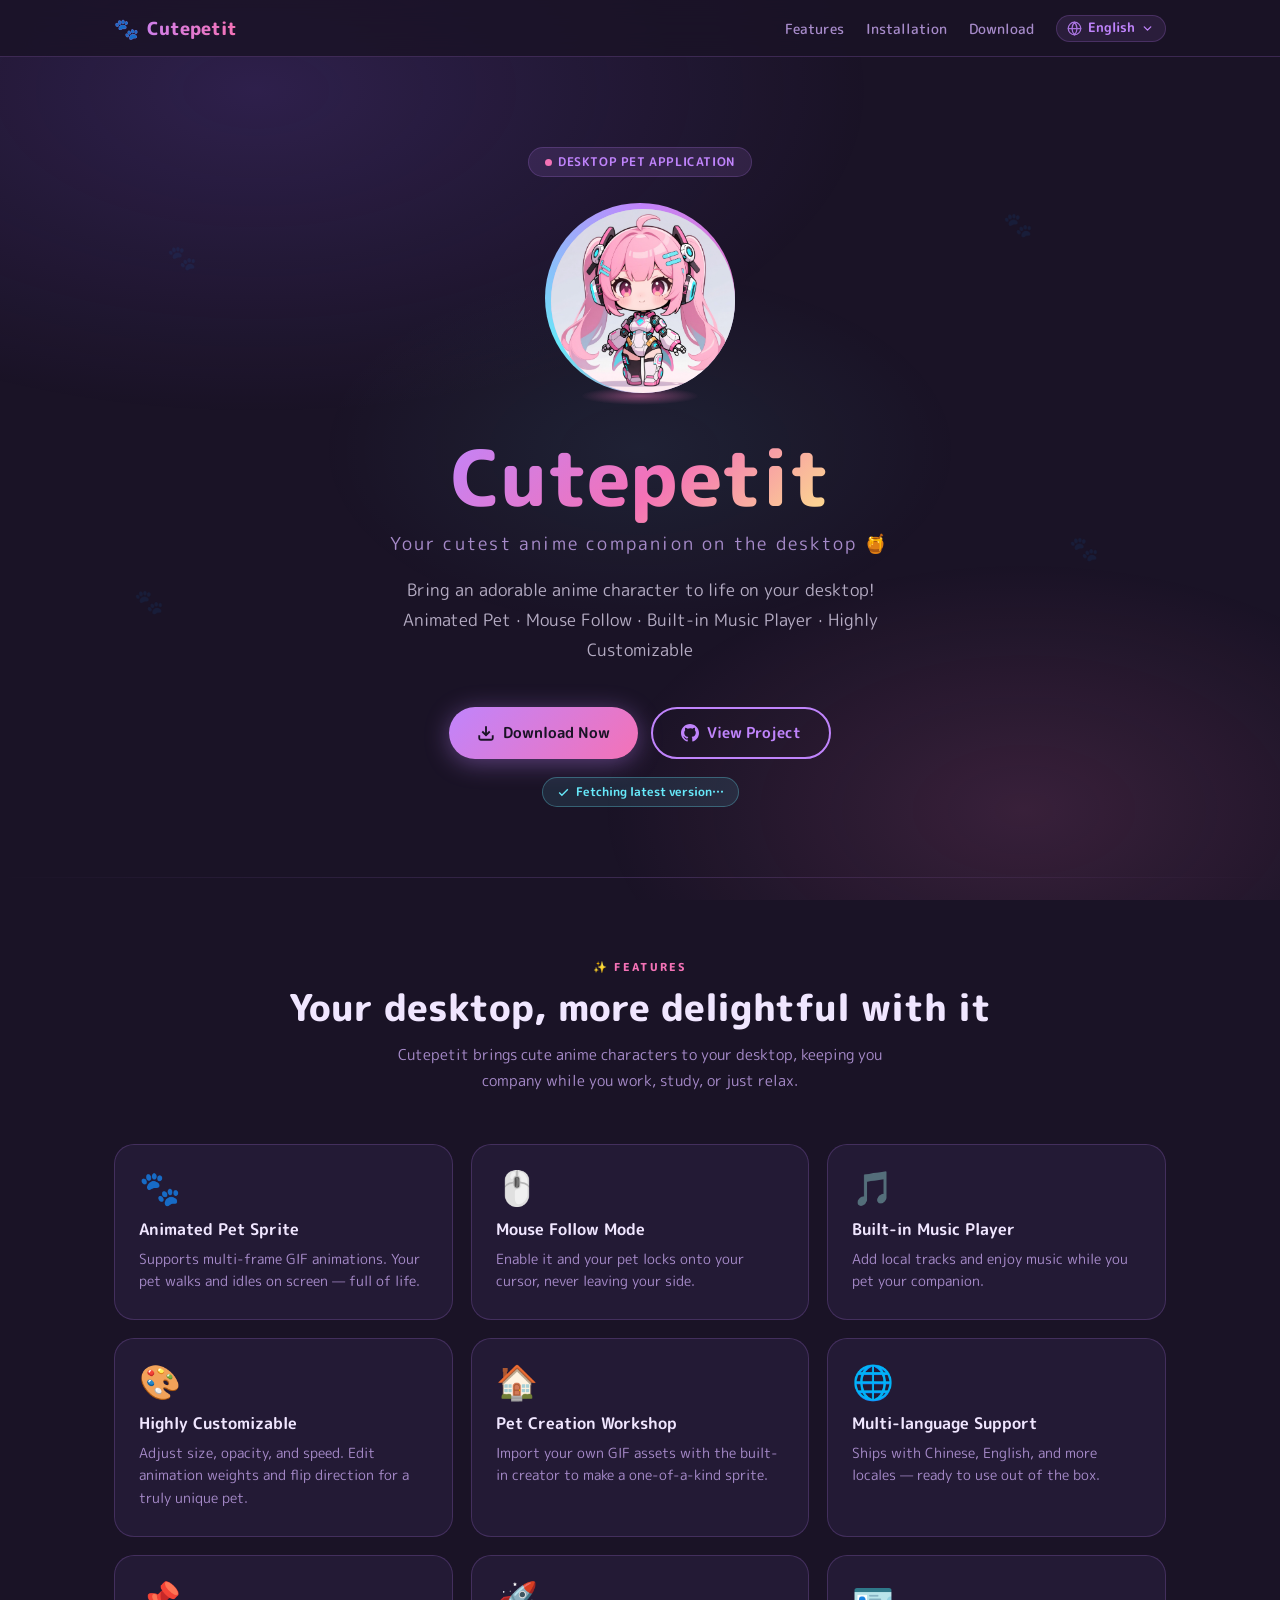
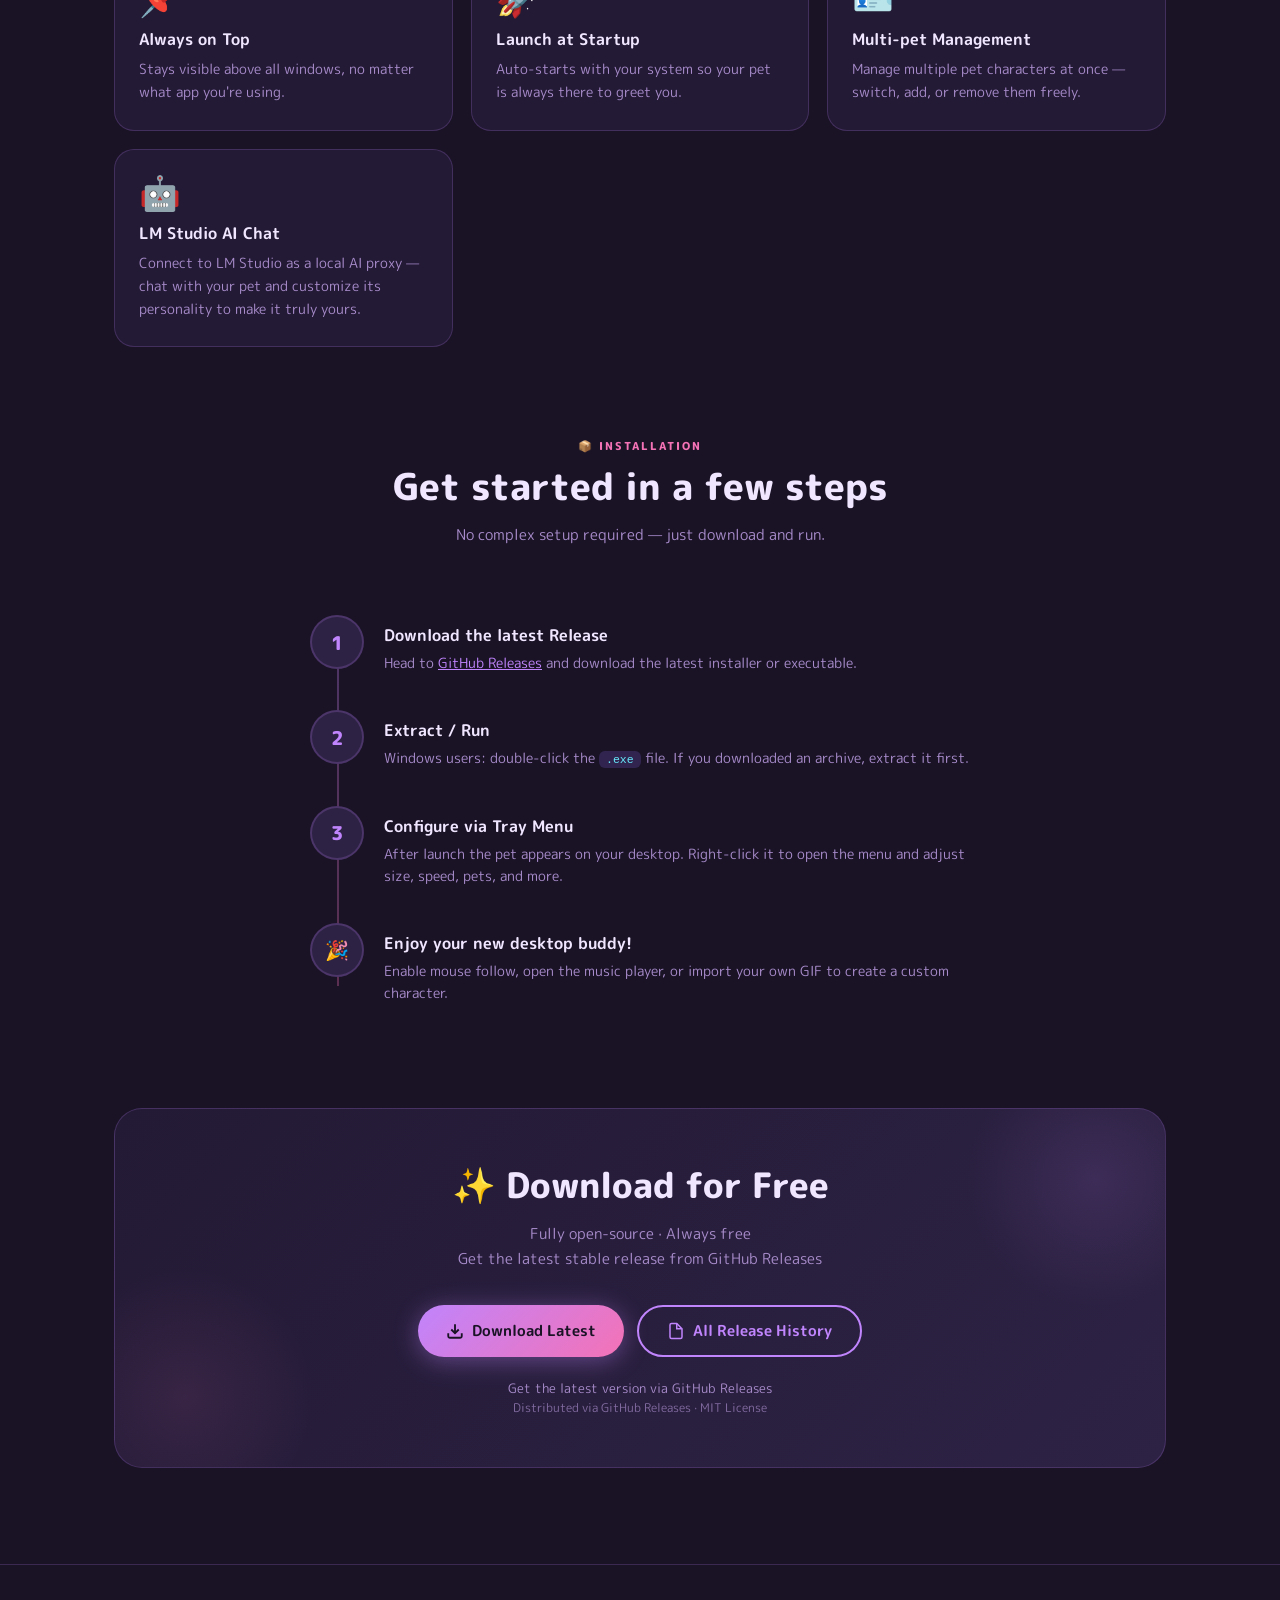
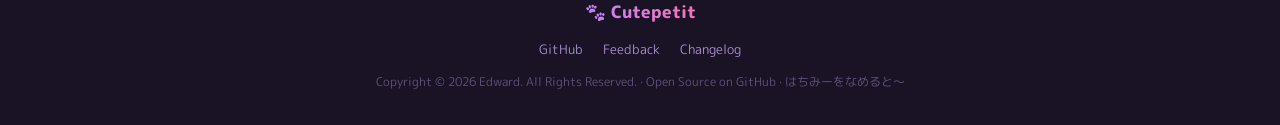
==== commit 8bac7735: "update" ====
--- a/Cutepetit/index.html
+++ b/Cutepetit/index.html
@@ -138,7 +138,7 @@
         <svg viewBox="0 0 24 24" fill="currentColor" aria-hidden="true">
           <path d="M12 0C5.37 0 0 5.37 0 12c0 5.3 3.44 9.8 8.2 11.38.6.11.82-.26.82-.58v-2.03c-3.34.72-4.04-1.61-4.04-1.61-.54-1.38-1.33-1.75-1.33-1.75-1.09-.74.08-.73.08-.73 1.2.09 1.84 1.24 1.84 1.24 1.07 1.83 2.8 1.3 3.49 1 .1-.78.42-1.3.76-1.6-2.67-.3-5.47-1.33-5.47-5.93 0-1.31.47-2.38 1.24-3.22-.12-.31-.54-1.52.12-3.18 0 0 1.01-.32 3.3 1.23a11.5 11.5 0 0 1 3.01-.4c1.02 0 2.05.14 3.01.4 2.29-1.55 3.3-1.23 3.3-1.23.66 1.66.24 2.87.12 3.18.77.84 1.24 1.91 1.24 3.22 0 4.61-2.81 5.63-5.48 5.92.43.37.81 1.1.81 2.22v3.29c0 .32.22.7.83.58C20.57 21.8 24 17.3 24 12c0-6.63-5.37-12-12-12z"/>
         </svg>
-        <span data-i18n="hero_src_btn">View Source</span>
+        <span data-i18n="hero_src_btn">View Project</span>
       </a>
     </div>
 
@@ -212,6 +212,11 @@
         <span class="feat-ico" aria-hidden="true">🪪</span>
         <div class="feat-name" data-i18n="feat_9_name">Multi-pet Management</div>
         <div class="feat-desc" data-i18n="feat_9_desc">Manage multiple pet characters at once — switch, add, or remove them freely.</div>
+      </div>
+      <div class="feat-card rv">
+        <span class="feat-ico" aria-hidden="true">🤖</span>
+        <div class="feat-name" data-i18n="feat_10_name">LM Studio AI Chat</div>
+        <div class="feat-desc" data-i18n="feat_10_desc">Connect to LM Studio as a local AI proxy — chat with your pet and customize its personality to make it truly yours.</div>
       </div>
 
     </div>
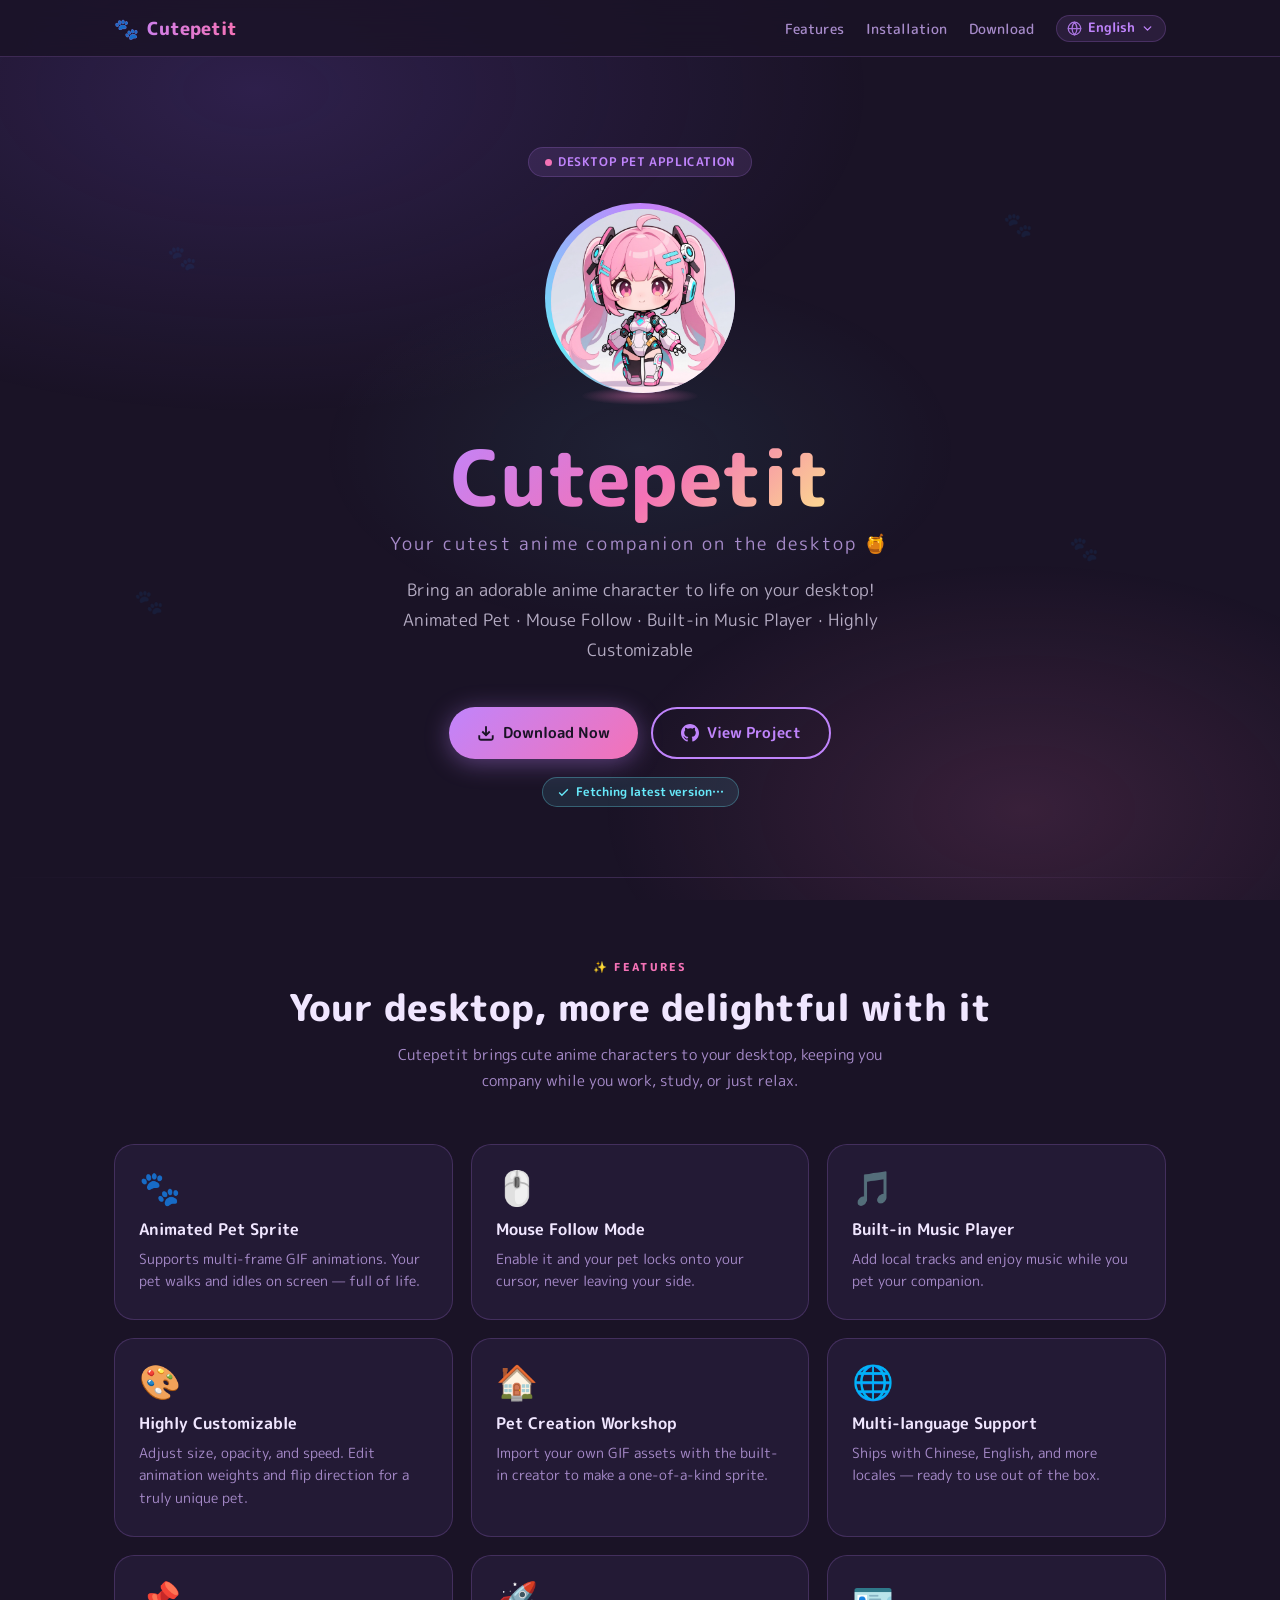
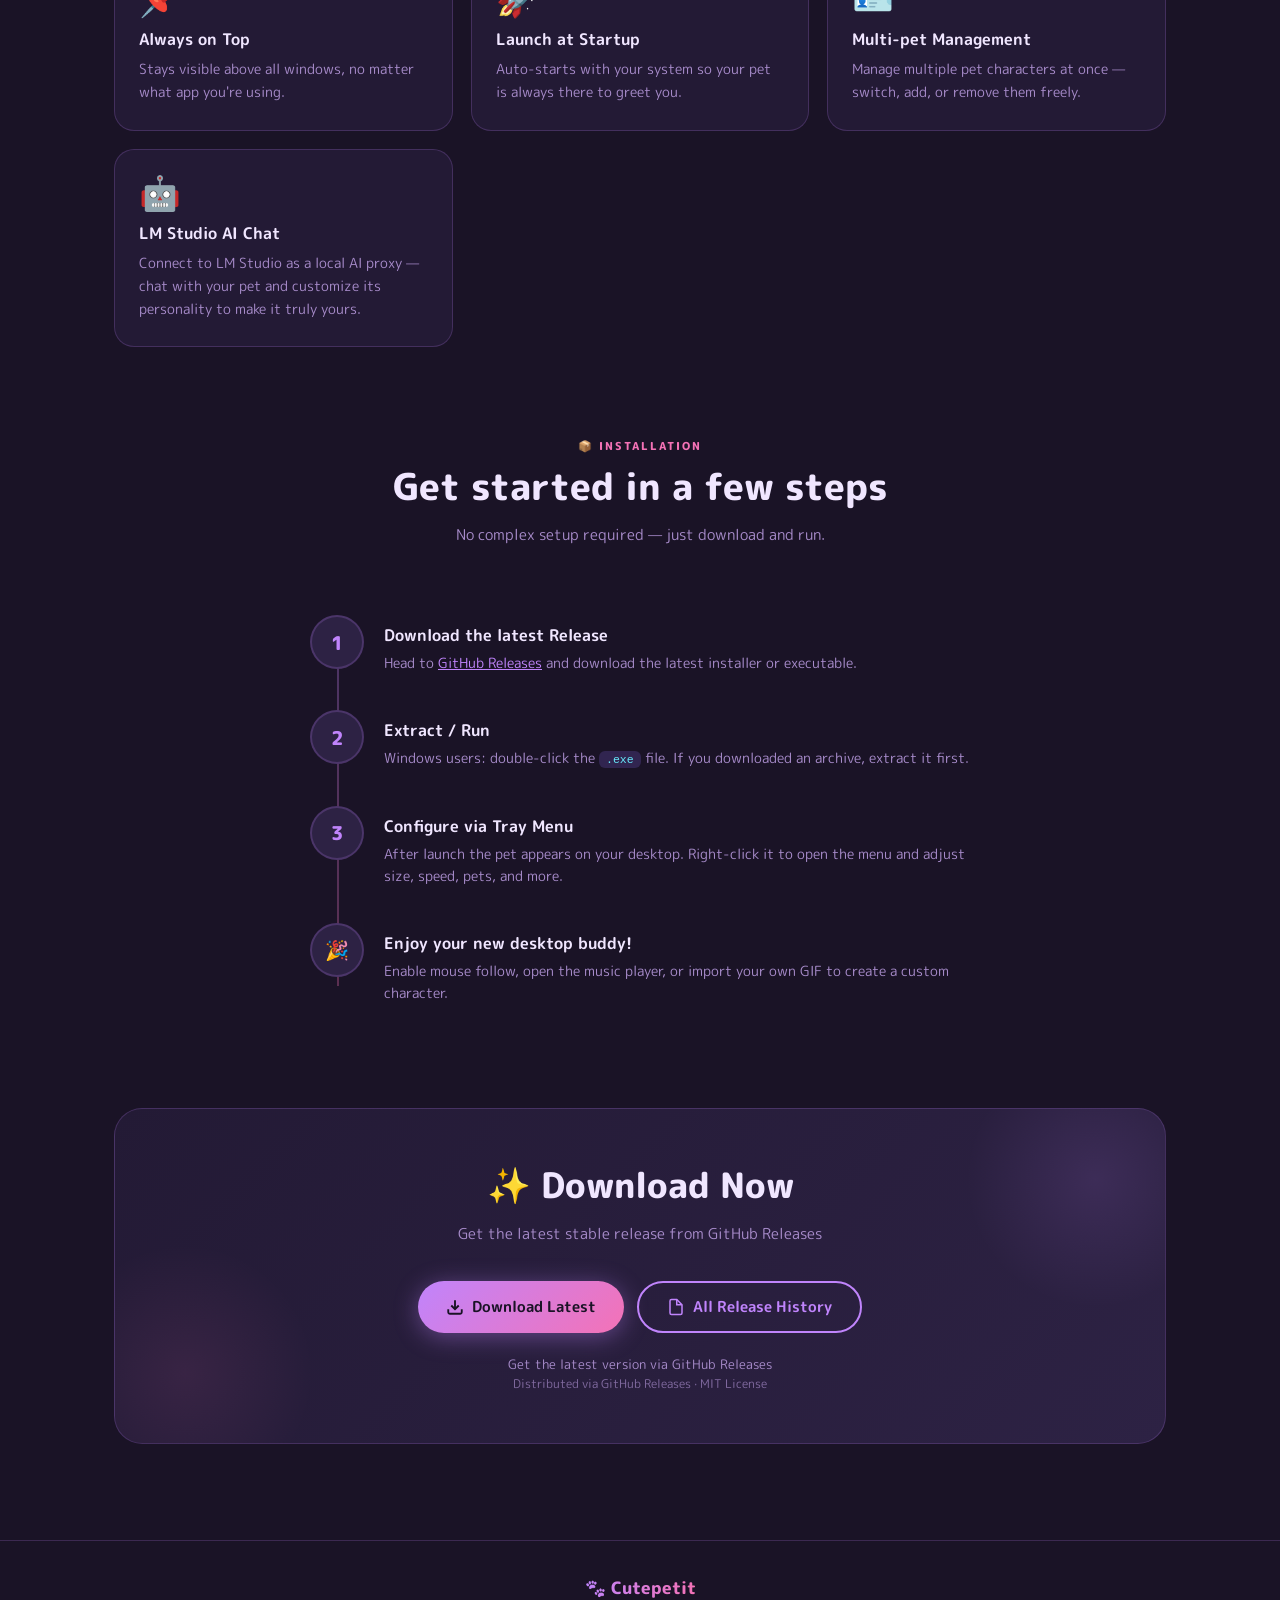
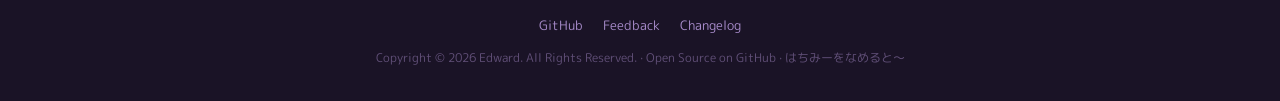
==== commit 0afa2d6c: "update" ====
--- a/Cutepetit/index.html
+++ b/Cutepetit/index.html
@@ -285,9 +285,8 @@
 <section id="download">
   <div class="wrap">
     <div class="dl-card rv">
-      <h2 class="dl-title" data-i18n="dl_title">✨ Download for Free</h2>
+      <h2 class="dl-title" data-i18n="dl_title">✨ Download Now</h2>
       <p class="dl-sub" data-i18n="dl_sub">
-        Fully open-source · Always free<br>
         Get the latest stable release from GitHub Releases
       </p>
       <div class="dl-btns">
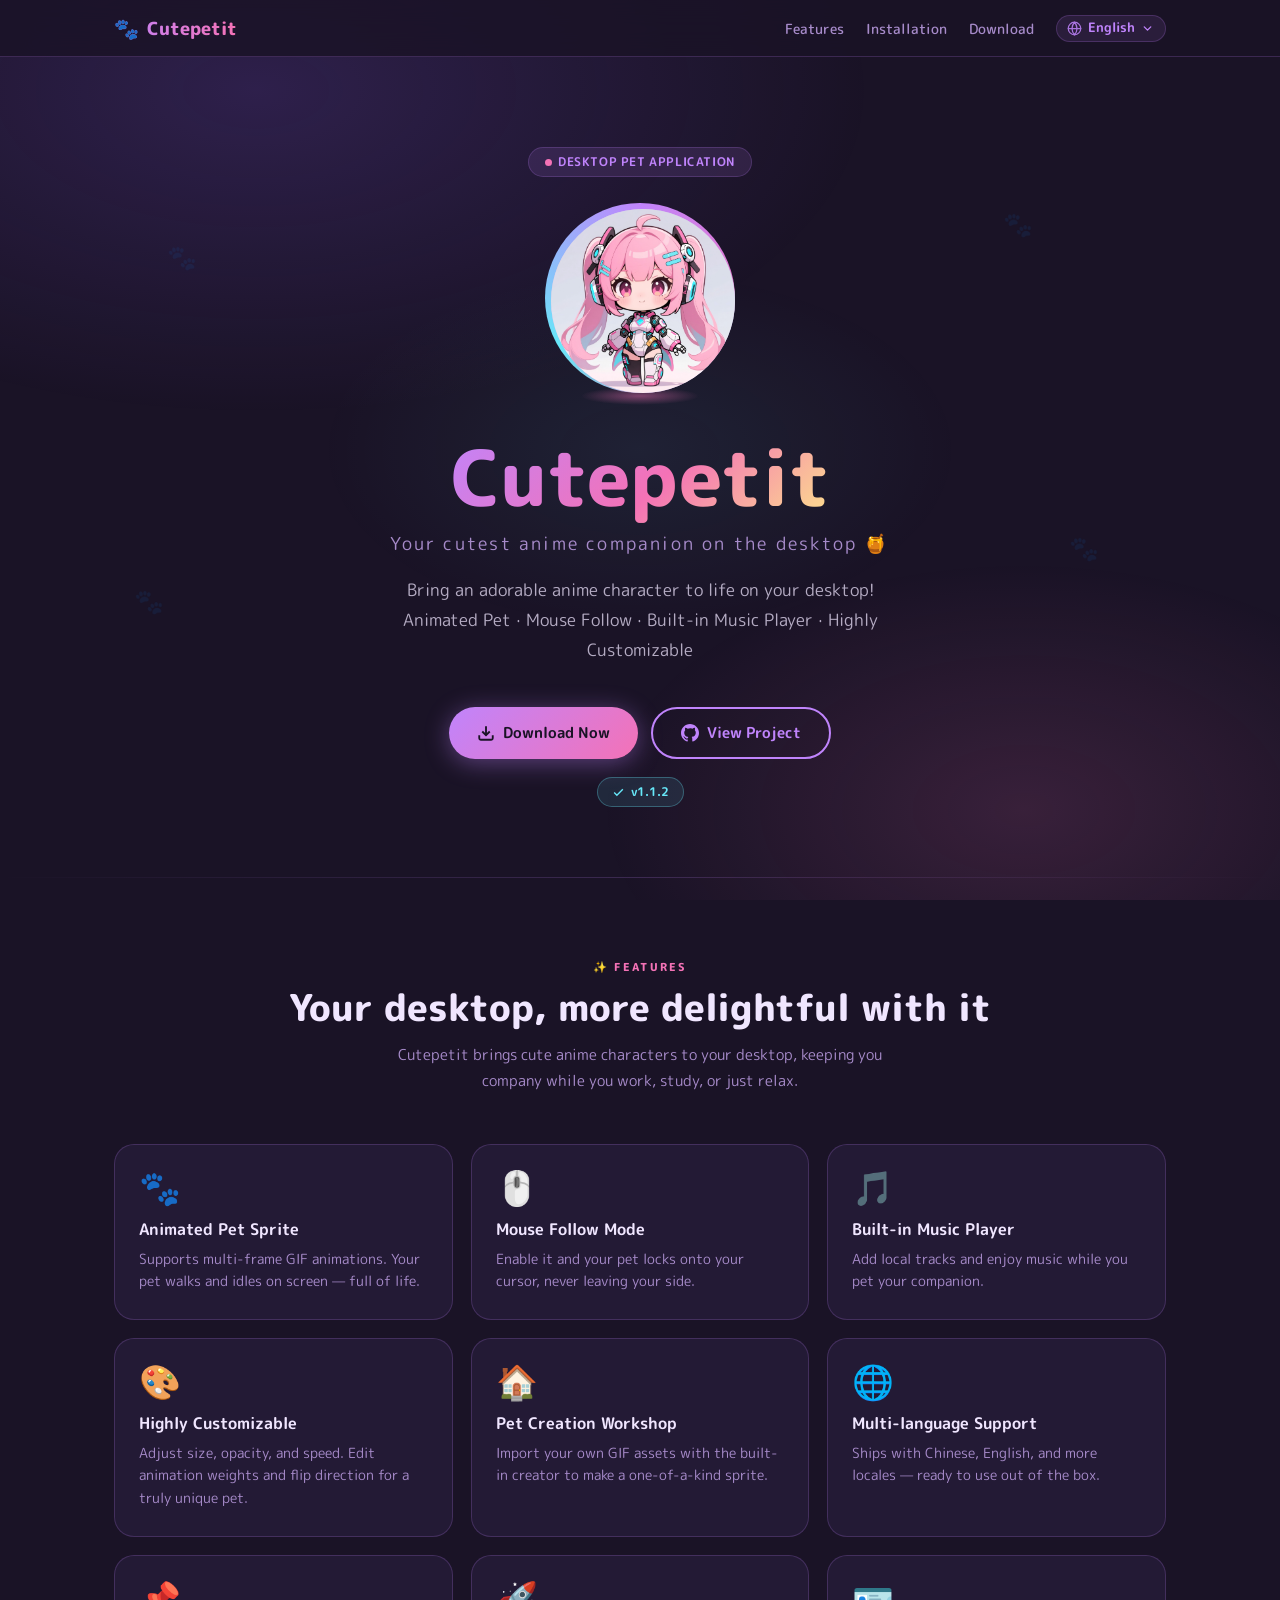
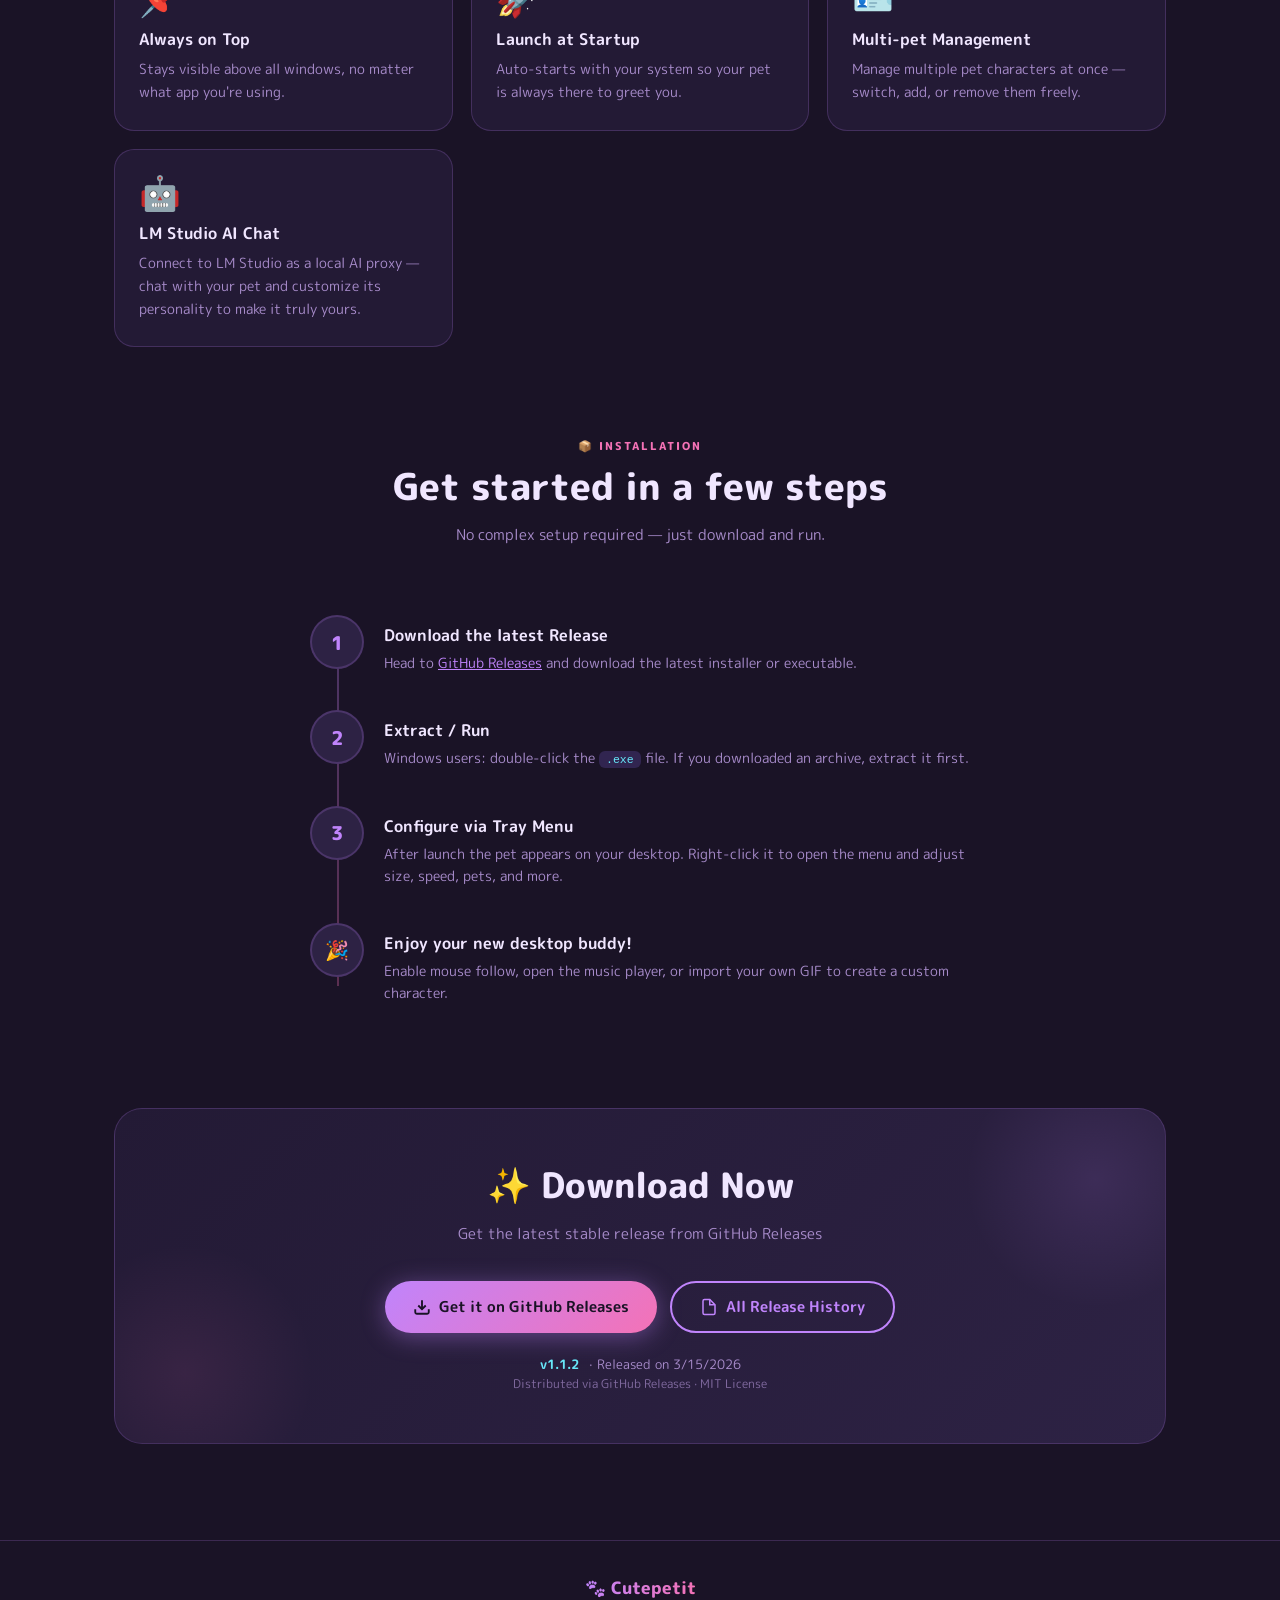
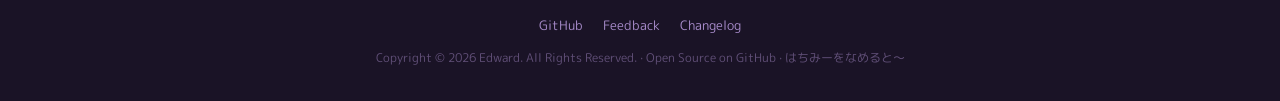
==== commit cf9175bc: "feat: Cutepetit download-section button links to Releases page" ====
--- a/Cutepetit/index.html
+++ b/Cutepetit/index.html
@@ -298,7 +298,7 @@
             <polyline points="7 10 12 15 17 10"/>
             <line x1="12" y1="15" x2="12" y2="3"/>
           </svg>
-          <span data-i18n="dl_btn_latest">Download Latest</span>
+          <span data-i18n="dl_btn_latest">Get it on GitHub Releases</span>
         </a>
         <a class="btn btn-s"
            href="https://github.com/Both-Edward/Cutepetit/releases"
